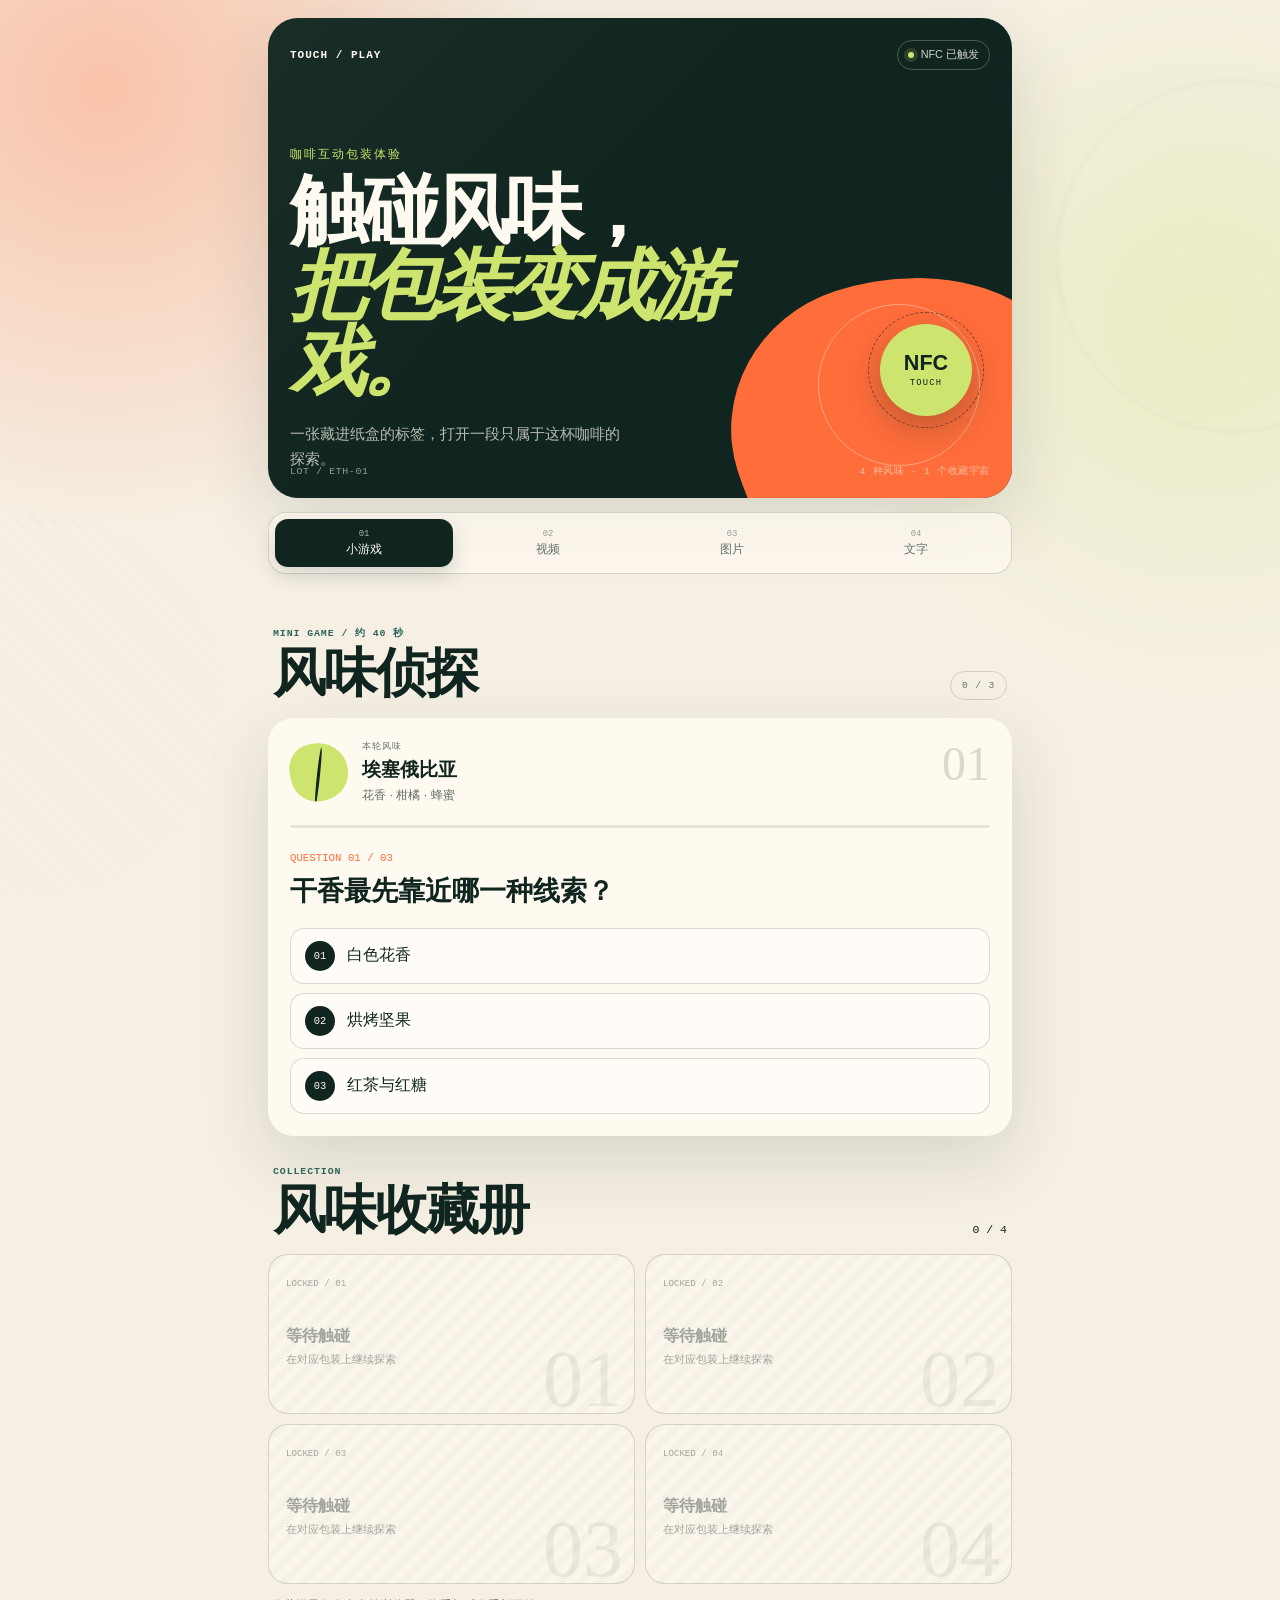
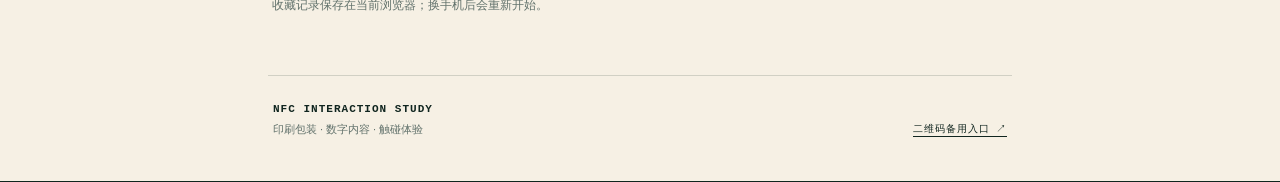
==== index.html @ 988fd3d7 "Add files via upload" ====
<!doctype html>
<html lang="zh-CN">
<head>
  <meta charset="utf-8">
  <meta name="viewport" content="width=device-width, initial-scale=1, viewport-fit=cover">
  <meta name="theme-color" content="#10251f">
  <meta name="description" content="触碰风味 NFC 咖啡互动包装展示页">
  <title>触碰风味 · NFC 互动包装</title>
  <link rel="stylesheet" href="styles.css">
</head>
<body>
  <div class="ambient ambient-a" aria-hidden="true"></div>
  <div class="ambient ambient-b" aria-hidden="true"></div>

  <main class="shell">
    <header class="hero">
      <div class="topline">
        <span class="brand">TOUCH / PLAY</span>
        <span class="live-pill"><i></i> NFC 已触发</span>
      </div>
      <div class="hero-copy">
        <p class="kicker">咖啡互动包装体验</p>
        <h1>触碰风味，<br><em>把包装变成游戏。</em></h1>
        <p class="intro">一张藏进纸盒的标签，打开一段只属于这杯咖啡的探索。</p>
      </div>
      <button class="touch-seal" id="touchSeal" type="button" aria-label="播放触碰动效">
        <span class="seal-ring"></span>
        <span class="seal-core">
          <b>NFC</b>
          <small>TOUCH</small>
        </span>
      </button>
      <div class="hero-meta">
        <span id="lotLabel">LOT / ETH-01</span>
        <span>4 种风味 · 1 个收藏宇宙</span>
      </div>
    </header>

    <nav class="mode-nav" aria-label="内容类型">
      <button class="mode-button is-active" data-view="game" type="button">
        <span>01</span> 小游戏
      </button>
      <button class="mode-button" data-view="video" type="button">
        <span>02</span> 视频
      </button>
      <button class="mode-button" data-view="image" type="button">
        <span>03</span> 图片
      </button>
      <button class="mode-button" data-view="text" type="button">
        <span>04</span> 文字
      </button>
    </nav>

    <section class="view is-active" id="view-game" aria-labelledby="gameTitle">
      <div class="section-title">
        <div>
          <p class="eyebrow">MINI GAME / 约 40 秒</p>
          <h2 id="gameTitle">风味侦探</h2>
        </div>
        <span class="round-badge" id="scoreBadge">0 / 3</span>
      </div>

      <div class="game-card">
        <div class="flavor-head">
          <div class="bean-mark" aria-hidden="true"><span></span></div>
          <div>
            <p class="micro-label">本轮风味</p>
            <h3 id="flavorName">埃塞俄比亚</h3>
            <p id="flavorNotes">花香 · 柑橘 · 蜂蜜</p>
          </div>
          <span class="flavor-number" id="flavorNumber">01</span>
        </div>
        <div class="progress-track" aria-hidden="true">
          <span id="progressFill"></span>
        </div>
        <div id="gameStage" aria-live="polite"></div>
      </div>

      <div class="collection-block">
        <div class="section-title compact">
          <div>
            <p class="eyebrow">COLLECTION</p>
            <h2>风味收藏册</h2>
          </div>
          <span class="collection-count" id="collectionCount">0 / 4</span>
        </div>
        <div class="collection-grid" id="flavorCollection"></div>
        <p class="collection-note" id="collectionNote">完成本轮后，数字风味卡会保存在这台设备中。</p>
      </div>
    </section>

    <section class="view" id="view-video" aria-labelledby="videoTitle">
      <div class="section-title">
        <div>
          <p class="eyebrow">SHORT FILM / 00:30</p>
          <h2 id="videoTitle">看见一杯风味</h2>
        </div>
        <span class="round-badge">VIDEO</span>
      </div>
      <div class="media-frame">
        <video id="featureVideo" controls playsinline preload="metadata" poster="assets/poster.svg">
          <source src="assets/flavor-film.mp4" type="video/mp4">
          你的浏览器不支持 HTML5 视频。
        </video>
        <span class="media-corner">TOUCH TO VIEW</span>
      </div>
      <div class="editorial-card">
        <p class="eyebrow">FIELD NOTE / 01</p>
        <h3>从果香到余韵</h3>
        <p>视频作为包装的第二层内容：在用户触碰后出现，不占据盒面，也不受普通 NFC 标签容量限制。</p>
        <p class="replacement-tip">示例视频位于 <code>assets/flavor-film.mp4</code>，正式展示时可直接替换。</p>
      </div>
    </section>

    <section class="view" id="view-image" aria-labelledby="imageTitle">
      <div class="section-title">
        <div>
          <p class="eyebrow">VISUAL STORY</p>
          <h2 id="imageTitle">一盒风味的肖像</h2>
        </div>
        <span class="round-badge">IMAGE</span>
      </div>
      <figure class="image-stage">
        <img id="featureImage" src="assets/poster.svg" alt="触碰风味咖啡包装概念海报">
        <figcaption>
          <span>TOUCH / TASTE</span>
          <span>印刷 × 电子 × 叙事</span>
        </figcaption>
      </figure>
      <div class="editorial-card split">
        <div>
          <p class="eyebrow">PACKAGING AS CANVAS</p>
          <h3>让标签藏进视觉里</h3>
        </div>
        <p>NFC 标签可以放在盒盖夹层或纸内衬中，不破坏主视觉。网页则继续扩展包装不能承载的动图与高分辨率图片。</p>
      </div>
    </section>

    <section class="view" id="view-text" aria-labelledby="textTitle">
      <div class="section-title">
        <div>
          <p class="eyebrow">ONE MORE STORY</p>
          <h2 id="textTitle">包装之外，再说一句</h2>
        </div>
        <span class="round-badge">TEXT</span>
      </div>
      <article class="story-card">
        <span class="quote-mark" aria-hidden="true">“</span>
        <p class="story-lead" id="customStory">风味不是标准答案。它来自你闻到、尝到，并与此刻记忆连接的方式。</p>
        <p>这一页展示了文字型 NFC 内容。标签只需要保存网页地址，长文本、多语言版本和后续修改都可以留在网页端完成。</p>
        <div class="story-signature">
          <span>触碰风味实验室</span>
          <span id="storyLot">ETH-01</span>
        </div>
      </article>
      <div class="prompt-strip">
        <span>下次触碰时，记得换一只杯子。</span>
        <b>01 / 04</b>
      </div>
    </section>

    <footer>
      <div>
        <span class="brand">NFC INTERACTION STUDY</span>
        <p>印刷包装 · 数字内容 · 触碰体验</p>
      </div>
      <a id="qrFallbackLink" class="qr-link" href="qr.html">二维码备用入口 ↗</a>
    </footer>
  </main>

  <div class="toast" id="toast" role="status" aria-live="polite"></div>
  <script src="app.js"></script>
</body>
</html>
---- styles.css ----
:root {
  --ink: #10251f;
  --paper: #f6f0e4;
  --cream: #fffaf0;
  --orange: #ff6d3a;
  --lime: #cde46e;
  --teal: #2e6559;
  --line: rgba(16, 37, 31, 0.16);
  --muted: #62726c;
  --shadow: 0 24px 70px rgba(25, 41, 34, 0.14);
}

* {
  box-sizing: border-box;
}

html {
  min-height: 100%;
  background: var(--ink);
}

body {
  margin: 0;
  min-width: 320px;
  min-height: 100vh;
  color: var(--ink);
  background:
    radial-gradient(circle at 8% 5%, rgba(255, 109, 58, 0.35), transparent 28rem),
    radial-gradient(circle at 94% 18%, rgba(205, 228, 110, 0.28), transparent 24rem),
    var(--paper);
  font-family: "PingFang SC", "Microsoft YaHei", "Noto Sans SC", sans-serif;
  -webkit-font-smoothing: antialiased;
}

button,
a,
input {
  font: inherit;
}

button,
a {
  -webkit-tap-highlight-color: transparent;
}

button:focus-visible,
a:focus-visible,
input:focus-visible {
  outline: 3px solid var(--orange);
  outline-offset: 3px;
}

.ambient {
  position: fixed;
  z-index: 0;
  border-radius: 999px;
  pointer-events: none;
  filter: blur(2px);
  opacity: 0.55;
}

.ambient-a {
  top: 5rem;
  right: -8rem;
  width: 22rem;
  height: 22rem;
  border: 1px solid rgba(16, 37, 31, 0.18);
  box-shadow: inset 0 0 0 3rem rgba(255, 255, 255, 0.06);
}

.ambient-b {
  top: 32rem;
  left: -10rem;
  width: 24rem;
  height: 24rem;
  background: repeating-linear-gradient(
    45deg,
    rgba(46, 101, 89, 0.08) 0,
    rgba(46, 101, 89, 0.08) 2px,
    transparent 2px,
    transparent 13px
  );
}

.shell {
  position: relative;
  z-index: 1;
  width: min(100%, 780px);
  margin: 0 auto;
  padding: 18px 18px 44px;
}

.hero {
  position: relative;
  overflow: hidden;
  min-height: 480px;
  padding: 22px;
  color: var(--cream);
  border-radius: 30px;
  background:
    linear-gradient(135deg, rgba(255, 255, 255, 0.04), transparent 48%),
    var(--ink);
  box-shadow: var(--shadow);
}

.hero::before {
  content: "";
  position: absolute;
  right: -5rem;
  bottom: -8rem;
  width: 22rem;
  height: 22rem;
  border-radius: 42% 58% 68% 32% / 40% 43% 57% 60%;
  background: var(--orange);
  transform: rotate(-18deg);
}

.hero::after {
  content: "";
  position: absolute;
  right: 2rem;
  bottom: 2rem;
  width: 10rem;
  height: 10rem;
  border: 1px solid rgba(255, 250, 240, 0.38);
  border-radius: 50%;
}

.topline,
.hero-meta {
  position: relative;
  z-index: 2;
  display: flex;
  align-items: center;
  justify-content: space-between;
  gap: 16px;
}

.brand,
.eyebrow,
.micro-label,
.round-badge,
.media-corner,
.story-signature,
.prompt-strip,
.qr-link {
  font-family: "SFMono-Regular", Consolas, "Liberation Mono", monospace;
  letter-spacing: 0.09em;
  text-transform: uppercase;
}

.brand {
  font-size: 0.69rem;
  font-weight: 700;
}

.live-pill {
  display: inline-flex;
  align-items: center;
  gap: 7px;
  padding: 7px 10px;
  border: 1px solid rgba(255, 250, 240, 0.25);
  border-radius: 999px;
  color: rgba(255, 250, 240, 0.82);
  font-size: 0.68rem;
}

.live-pill i {
  width: 6px;
  height: 6px;
  border-radius: 50%;
  background: var(--lime);
  box-shadow: 0 0 0 4px rgba(205, 228, 110, 0.15);
}

.hero-copy {
  position: relative;
  z-index: 2;
  max-width: 470px;
  margin-top: 76px;
}

.kicker {
  margin: 0 0 11px;
  color: var(--lime);
  font-size: 0.76rem;
  letter-spacing: 0.16em;
}

.hero h1 {
  margin: 0;
  font-family: "STSong", "Songti SC", Georgia, serif;
  font-size: clamp(2.65rem, 9vw, 4.8rem);
  font-weight: 600;
  line-height: 0.98;
  letter-spacing: -0.065em;
}

.hero h1 em {
  color: var(--lime);
  font-style: italic;
}

.intro {
  max-width: 330px;
  margin: 22px 0 0;
  color: rgba(255, 250, 240, 0.7);
  font-size: 0.91rem;
  line-height: 1.75;
}

.touch-seal {
  position: absolute;
  z-index: 3;
  right: 28px;
  bottom: 70px;
  width: 116px;
  height: 116px;
  padding: 0;
  color: var(--ink);
  border: 0;
  border-radius: 50%;
  background: transparent;
  cursor: pointer;
}

.seal-ring {
  position: absolute;
  inset: 0;
  border: 1px dashed rgba(16, 37, 31, 0.55);
  border-radius: 50%;
  animation: orbit 16s linear infinite;
}

.seal-core {
  position: absolute;
  inset: 12px;
  display: grid;
  place-content: center;
  border-radius: 50%;
  background: var(--lime);
  box-shadow: 0 12px 34px rgba(16, 37, 31, 0.28);
}

.seal-core b {
  font-size: 1.35rem;
  line-height: 1;
}

.seal-core small {
  margin-top: 4px;
  font-family: monospace;
  font-size: 0.55rem;
  letter-spacing: 0.14em;
}

.touch-seal.is-pulsing .seal-ring {
  animation: pulse-ring 0.75s ease-out;
}

@keyframes orbit {
  to { transform: rotate(360deg); }
}

@keyframes pulse-ring {
  0% { transform: scale(1); opacity: 1; }
  100% { transform: scale(1.65); opacity: 0; }
}

.hero-meta {
  position: absolute;
  right: 22px;
  bottom: 20px;
  left: 22px;
  color: rgba(255, 250, 240, 0.56);
  font-family: monospace;
  font-size: 0.62rem;
  letter-spacing: 0.06em;
}

.mode-nav {
  display: grid;
  grid-template-columns: repeat(4, 1fr);
  gap: 6px;
  margin: 14px 0;
  padding: 6px;
  border: 1px solid var(--line);
  border-radius: 18px;
  background: rgba(255, 250, 240, 0.72);
  backdrop-filter: blur(16px);
}

.mode-button {
  min-height: 48px;
  color: var(--muted);
  border: 0;
  border-radius: 13px;
  background: transparent;
  font-size: 0.78rem;
  cursor: pointer;
  transition: 180ms ease;
}

.mode-button span {
  display: block;
  margin-bottom: 2px;
  font-family: monospace;
  font-size: 0.56rem;
  opacity: 0.65;
}

.mode-button.is-active {
  color: var(--cream);
  background: var(--ink);
  box-shadow: 0 8px 20px rgba(16, 37, 31, 0.17);
}

.view {
  display: none;
  animation: reveal 360ms ease both;
}

.view.is-active {
  display: block;
}

@keyframes reveal {
  from { opacity: 0; transform: translateY(12px); }
  to { opacity: 1; transform: translateY(0); }
}

.section-title {
  display: flex;
  align-items: flex-end;
  justify-content: space-between;
  gap: 18px;
  padding: 38px 5px 18px;
}

.section-title.compact {
  padding-top: 30px;
}

.eyebrow {
  margin: 0 0 7px;
  color: var(--teal);
  font-size: 0.62rem;
  font-weight: 700;
}

.section-title h2 {
  margin: 0;
  font-family: "STSong", "Songti SC", Georgia, serif;
  font-size: clamp(2rem, 7vw, 3.3rem);
  line-height: 1;
  letter-spacing: -0.04em;
}

.round-badge {
  flex: 0 0 auto;
  padding: 8px 11px;
  border: 1px solid var(--line);
  border-radius: 999px;
  color: var(--muted);
  font-size: 0.6rem;
}

.game-card {
  padding: 22px;
  border-radius: 26px;
  background: var(--cream);
  box-shadow: var(--shadow);
}

.flavor-head {
  display: grid;
  grid-template-columns: 58px 1fr auto;
  gap: 14px;
  align-items: center;
}

.bean-mark {
  position: relative;
  width: 58px;
  height: 58px;
  overflow: hidden;
  border-radius: 45% 55% 52% 48%;
  background: var(--orange);
  transform: rotate(-12deg);
}

.bean-mark::after {
  content: "";
  position: absolute;
  top: 4px;
  left: 26px;
  width: 3px;
  height: 58px;
  border-radius: 50%;
  background: var(--ink);
  transform: rotate(18deg);
}

.micro-label {
  margin: 0 0 4px;
  color: var(--muted);
  font-size: 0.58rem;
}

.flavor-head h3 {
  margin: 0;
  font-size: 1.18rem;
}

.flavor-head p:last-child {
  margin: 4px 0 0;
  color: var(--muted);
  font-size: 0.77rem;
}

.flavor-number {
  align-self: start;
  color: var(--line);
  font-family: Georgia, serif;
  font-size: 3rem;
  line-height: 1;
}

.progress-track {
  height: 3px;
  margin: 21px 0 24px;
  overflow: hidden;
  border-radius: 999px;
  background: rgba(16, 37, 31, 0.1);
}

.progress-track span {
  display: block;
  width: 0;
  height: 100%;
  border-radius: inherit;
  background: var(--orange);
  transition: width 260ms ease;
}

.question-count {
  margin: 0 0 9px;
  color: var(--orange);
  font-family: monospace;
  font-size: 0.67rem;
}

.question-title {
  margin: 0 0 18px;
  font-size: clamp(1.28rem, 4.5vw, 1.7rem);
  line-height: 1.35;
}

.option-list {
  display: grid;
  gap: 9px;
}

.option-button {
  display: flex;
  align-items: center;
  gap: 12px;
  width: 100%;
  min-height: 56px;
  padding: 12px 14px;
  color: var(--ink);
  text-align: left;
  border: 1px solid var(--line);
  border-radius: 14px;
  background: rgba(255, 255, 255, 0.46);
  cursor: pointer;
  transition: 160ms ease;
}

.option-button:hover {
  border-color: var(--teal);
  transform: translateX(3px);
}

.option-button.is-correct {
  border-color: var(--teal);
  background: rgba(205, 228, 110, 0.38);
}

.option-button.is-wrong {
  border-color: var(--orange);
  background: rgba(255, 109, 58, 0.12);
}

.option-index {
  display: grid;
  place-items: center;
  flex: 0 0 30px;
  width: 30px;
  height: 30px;
  border-radius: 50%;
  color: var(--cream);
  background: var(--ink);
  font-family: monospace;
  font-size: 0.65rem;
}

.result-panel {
  text-align: center;
}

.result-score {
  display: grid;
  place-items: center;
  width: 108px;
  height: 108px;
  margin: 4px auto 18px;
  border-radius: 50%;
  color: var(--cream);
  background: var(--orange);
  box-shadow: 0 0 0 10px var(--paper), 0 0 0 11px var(--line);
  font-family: Georgia, serif;
  font-size: 2.6rem;
}

.result-panel h3 {
  margin: 0 0 8px;
  font-size: 1.4rem;
}

.result-panel p {
  max-width: 390px;
  margin: 0 auto 19px;
  color: var(--muted);
  font-size: 0.86rem;
  line-height: 1.75;
}

.action-row {
  display: flex;
  justify-content: center;
  flex-wrap: wrap;
  gap: 9px;
}

.primary-button,
.ghost-button {
  min-height: 46px;
  padding: 0 18px;
  border-radius: 999px;
  cursor: pointer;
}

.primary-button {
  color: var(--cream);
  border: 1px solid var(--ink);
  background: var(--ink);
}

.ghost-button {
  color: var(--ink);
  border: 1px solid var(--line);
  background: transparent;
}

.collection-block {
  padding-bottom: 8px;
}

.collection-count {
  font-family: monospace;
  font-size: 0.72rem;
}

.collection-grid {
  display: grid;
  grid-template-columns: repeat(2, 1fr);
  gap: 10px;
}

.collect-card {
  position: relative;
  min-height: 160px;
  overflow: hidden;
  padding: 17px;
  border: 1px solid var(--line);
  border-radius: 20px;
  background: var(--cream);
}

.collect-card::after {
  content: attr(data-number);
  position: absolute;
  right: 11px;
  bottom: -12px;
  color: rgba(16, 37, 31, 0.07);
  font-family: Georgia, serif;
  font-size: 5rem;
}

.collect-card.is-locked {
  color: rgba(16, 37, 31, 0.38);
  background:
    repeating-linear-gradient(-45deg, transparent 0, transparent 7px, rgba(16, 37, 31, 0.025) 7px, rgba(16, 37, 31, 0.025) 14px),
    rgba(255, 250, 240, 0.6);
}

.collect-card.is-unlocked {
  background: var(--card-color, var(--lime));
}

.collect-card span {
  font-family: monospace;
  font-size: 0.57rem;
}

.collect-card h4 {
  position: relative;
  z-index: 1;
  margin: 35px 0 5px;
  font-size: 1.02rem;
}

.collect-card p {
  position: relative;
  z-index: 1;
  margin: 0;
  font-size: 0.7rem;
}

.collection-note {
  margin: 12px 4px 0;
  color: var(--muted);
  font-size: 0.72rem;
  line-height: 1.6;
}

.media-frame {
  position: relative;
  overflow: hidden;
  border-radius: 26px;
  background: var(--ink);
  box-shadow: var(--shadow);
}

.media-frame video {
  display: block;
  width: 100%;
  aspect-ratio: 16 / 10;
  object-fit: cover;
  background: var(--ink);
}

.media-corner {
  position: absolute;
  top: 14px;
  left: 14px;
  padding: 7px 9px;
  color: var(--cream);
  border: 1px solid rgba(255, 250, 240, 0.32);
  border-radius: 999px;
  background: rgba(16, 37, 31, 0.62);
  backdrop-filter: blur(12px);
  font-size: 0.55rem;
  pointer-events: none;
}

.editorial-card {
  margin-top: 12px;
  padding: 22px;
  border: 1px solid var(--line);
  border-radius: 22px;
  background: rgba(255, 250, 240, 0.68);
}

.editorial-card h3 {
  margin: 0 0 10px;
  font-family: "STSong", "Songti SC", Georgia, serif;
  font-size: 1.55rem;
}

.editorial-card p {
  margin: 0 0 9px;
  color: var(--muted);
  font-size: 0.84rem;
  line-height: 1.75;
}

.editorial-card .replacement-tip {
  margin: 14px 0 0;
  padding-top: 13px;
  border-top: 1px solid var(--line);
  font-size: 0.7rem;
}

code {
  padding: 2px 5px;
  border-radius: 5px;
  background: rgba(16, 37, 31, 0.08);
  font-size: 0.9em;
}

.image-stage {
  margin: 0;
  overflow: hidden;
  border-radius: 26px;
  background: var(--ink);
  box-shadow: var(--shadow);
}

.image-stage img {
  display: block;
  width: 100%;
  aspect-ratio: 4 / 3;
  object-fit: cover;
}

.image-stage figcaption {
  display: flex;
  justify-content: space-between;
  gap: 12px;
  padding: 12px 15px;
  color: rgba(255, 250, 240, 0.6);
  font-family: monospace;
  font-size: 0.58rem;
  letter-spacing: 0.05em;
}

.editorial-card.split {
  display: grid;
  grid-template-columns: 0.75fr 1.25fr;
  gap: 18px;
}

.editorial-card.split p {
  margin: 0;
}

.story-card {
  position: relative;
  overflow: hidden;
  padding: 34px 25px 25px;
  border-radius: 26px;
  color: var(--cream);
  background: var(--teal);
  box-shadow: var(--shadow);
}

.story-card::after {
  content: "";
  position: absolute;
  right: -54px;
  bottom: -74px;
  width: 200px;
  height: 200px;
  border: 1px solid rgba(255, 250, 240, 0.22);
  border-radius: 50%;
}

.quote-mark {
  position: absolute;
  top: 2px;
  left: 18px;
  color: rgba(255, 250, 240, 0.13);
  font-family: Georgia, serif;
  font-size: 9rem;
  line-height: 1;
}

.story-lead {
  position: relative;
  z-index: 1;
  margin: 0 0 22px;
  font-family: "STSong", "Songti SC", Georgia, serif;
  font-size: clamp(1.55rem, 6vw, 2.3rem);
  line-height: 1.48;
}

.story-card > p:not(.story-lead) {
  position: relative;
  z-index: 1;
  margin: 0;
  color: rgba(255, 250, 240, 0.7);
  font-size: 0.86rem;
  line-height: 1.8;
}

.story-signature {
  position: relative;
  z-index: 1;
  display: flex;
  justify-content: space-between;
  gap: 12px;
  margin-top: 28px;
  padding-top: 15px;
  color: var(--lime);
  border-top: 1px solid rgba(255, 250, 240, 0.2);
  font-size: 0.58rem;
}

.prompt-strip {
  display: flex;
  justify-content: space-between;
  gap: 15px;
  margin-top: 12px;
  padding: 16px 18px;
  border: 1px solid var(--line);
  border-radius: 16px;
  color: var(--muted);
  font-size: 0.59rem;
}

.prompt-strip b {
  color: var(--ink);
}

footer {
  display: flex;
  align-items: flex-end;
  justify-content: space-between;
  gap: 18px;
  margin-top: 52px;
  padding: 22px 5px 0;
  border-top: 1px solid var(--line);
}

footer p {
  margin: 7px 0 0;
  color: var(--muted);
  font-size: 0.68rem;
}

.qr-link {
  color: var(--ink);
  text-decoration: none;
  font-size: 0.6rem;
  border-bottom: 1px solid var(--ink);
}

.toast {
  position: fixed;
  z-index: 20;
  right: 18px;
  bottom: 20px;
  left: 18px;
  max-width: 390px;
  margin: auto;
  padding: 13px 17px;
  color: var(--cream);
  border-radius: 13px;
  background: var(--ink);
  box-shadow: var(--shadow);
  font-size: 0.78rem;
  text-align: center;
  opacity: 0;
  transform: translateY(16px);
  pointer-events: none;
  transition: 220ms ease;
}

.toast.is-visible {
  opacity: 1;
  transform: translateY(0);
}

@media (max-width: 560px) {
  .shell {
    padding: 10px 10px 32px;
  }

  .hero {
    min-height: 520px;
    padding: 19px;
    border-radius: 24px;
  }

  .hero-copy {
    margin-top: 70px;
  }

  .hero h1 {
    max-width: 330px;
  }

  .touch-seal {
    right: 22px;
    bottom: 74px;
    width: 102px;
    height: 102px;
  }

  .hero-meta {
    display: grid;
    gap: 5px;
    right: 19px;
    bottom: 18px;
    left: 19px;
  }

  .mode-button {
    font-size: 0.7rem;
  }

  .game-card {
    padding: 18px;
    border-radius: 22px;
  }

  .flavor-head {
    grid-template-columns: 50px 1fr auto;
    gap: 11px;
  }

  .bean-mark {
    width: 50px;
    height: 50px;
  }

  .bean-mark::after {
    left: 22px;
    height: 50px;
  }

  .flavor-number {
    font-size: 2.3rem;
  }

  .editorial-card.split {
    grid-template-columns: 1fr;
  }

  footer {
    align-items: flex-start;
    flex-direction: column;
  }
}

@media (prefers-reduced-motion: reduce) {
  *,
  *::before,
  *::after {
    scroll-behavior: auto !important;
    animation-duration: 0.01ms !important;
    animation-iteration-count: 1 !important;
    transition-duration: 0.01ms !important;
  }
}
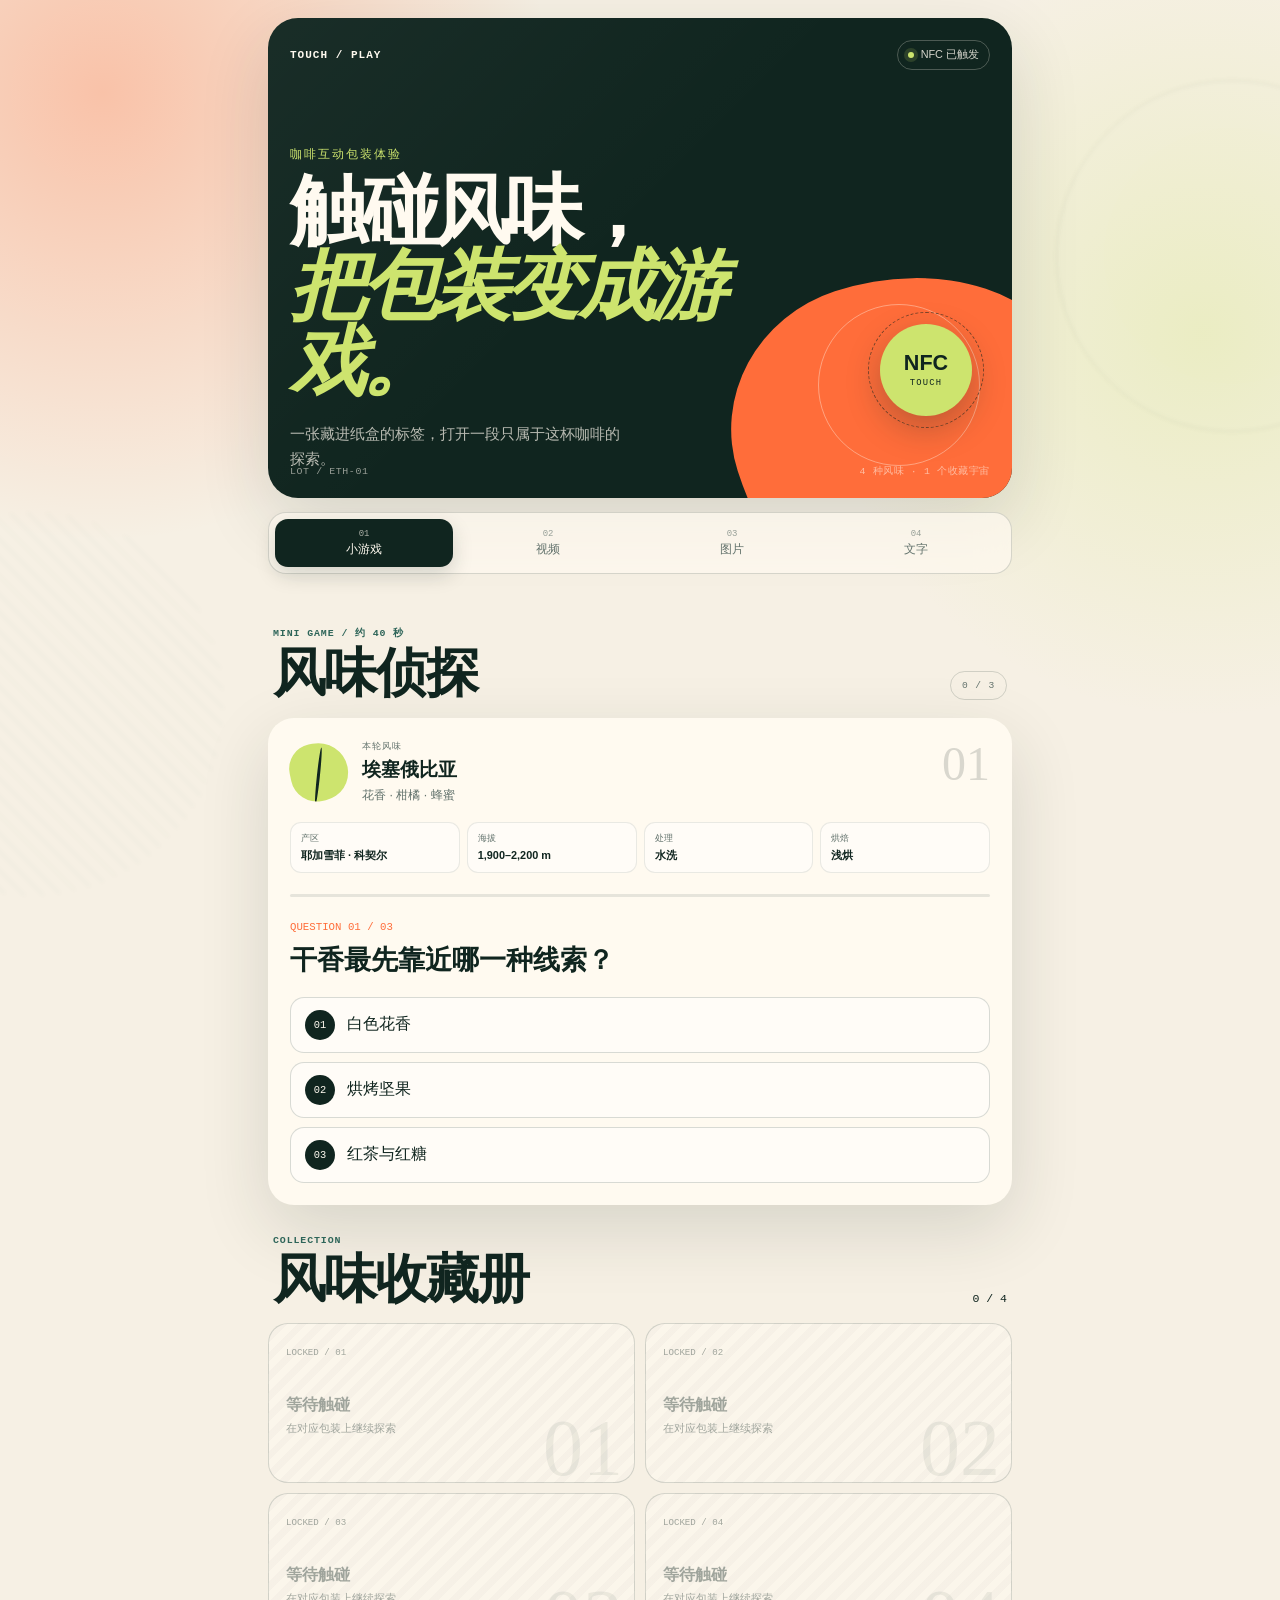
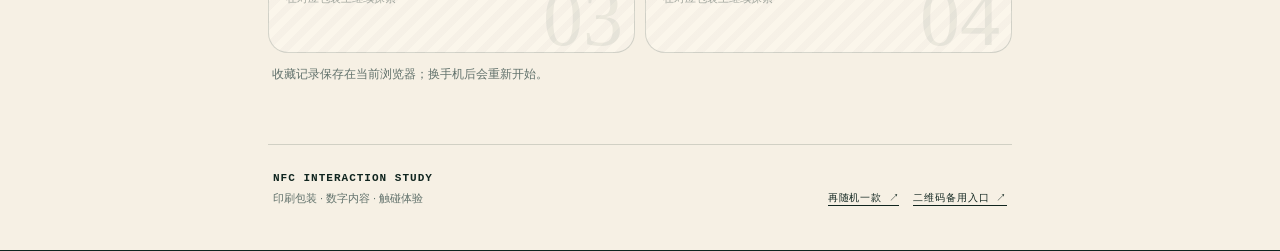
==== commit f60cfad2: "Add files via upload" ====
--- a/index.html
+++ b/index.html
@@ -70,6 +70,7 @@
           </div>
           <span class="flavor-number" id="flavorNumber">01</span>
         </div>
+        <div class="flavor-facts" id="flavorFacts"></div>
         <div class="progress-track" aria-hidden="true">
           <span id="progressFill"></span>
         </div>
@@ -164,7 +165,10 @@
         <span class="brand">NFC INTERACTION STUDY</span>
         <p>印刷包装 · 数字内容 · 触碰体验</p>
       </div>
-      <a id="qrFallbackLink" class="qr-link" href="qr.html">二维码备用入口 ↗</a>
+      <div class="footer-links">
+        <a class="qr-link" href="?type=random&series=coffee">再随机一款 ↗</a>
+        <a id="qrFallbackLink" class="qr-link" href="qr.html">二维码备用入口 ↗</a>
+      </div>
     </footer>
   </main>
 
--- a/styles.css
+++ b/styles.css
@@ -424,6 +424,58 @@
   font-family: Georgia, serif;
   font-size: 3rem;
   line-height: 1;
+}
+
+.flavor-facts {
+  display: grid;
+  grid-template-columns: repeat(4, minmax(0, 1fr));
+  gap: 7px;
+  margin-top: 18px;
+}
+
+.flavor-facts div {
+  min-width: 0;
+  padding: 9px 10px;
+  border: 1px solid rgba(16, 37, 31, 0.09);
+  border-radius: 11px;
+  background: rgba(255, 255, 255, 0.45);
+}
+
+.flavor-facts span,
+.result-profile dt {
+  display: block;
+  color: var(--muted);
+  font-size: 0.56rem;
+}
+
+.flavor-facts b {
+  display: block;
+  margin-top: 4px;
+  overflow: hidden;
+  color: var(--ink);
+  font-size: 0.68rem;
+  font-weight: 600;
+  text-overflow: ellipsis;
+  white-space: nowrap;
+}
+
+.result-profile {
+  display: grid;
+  grid-template-columns: auto 1fr;
+  gap: 8px 14px;
+  margin: 18px 0;
+  padding: 15px;
+  border: 1px solid rgba(16, 37, 31, 0.1);
+  border-radius: 14px;
+  background: rgba(255, 255, 255, 0.45);
+  text-align: left;
+}
+
+.result-profile dd {
+  margin: 0;
+  color: var(--ink);
+  font-size: 0.72rem;
+  line-height: 1.55;
 }
 
 .progress-track {
@@ -835,6 +887,12 @@
   text-decoration: none;
   font-size: 0.6rem;
   border-bottom: 1px solid var(--ink);
+}
+
+.footer-links {
+  display: flex;
+  align-items: center;
+  gap: 14px;
 }
 
 .toast {
@@ -925,11 +983,20 @@
     font-size: 2.3rem;
   }
 
+  .flavor-facts {
+    grid-template-columns: repeat(2, minmax(0, 1fr));
+  }
+
   .editorial-card.split {
     grid-template-columns: 1fr;
   }
 
   footer {
+    align-items: flex-start;
+    flex-direction: column;
+  }
+
+  .footer-links {
     align-items: flex-start;
     flex-direction: column;
   }
